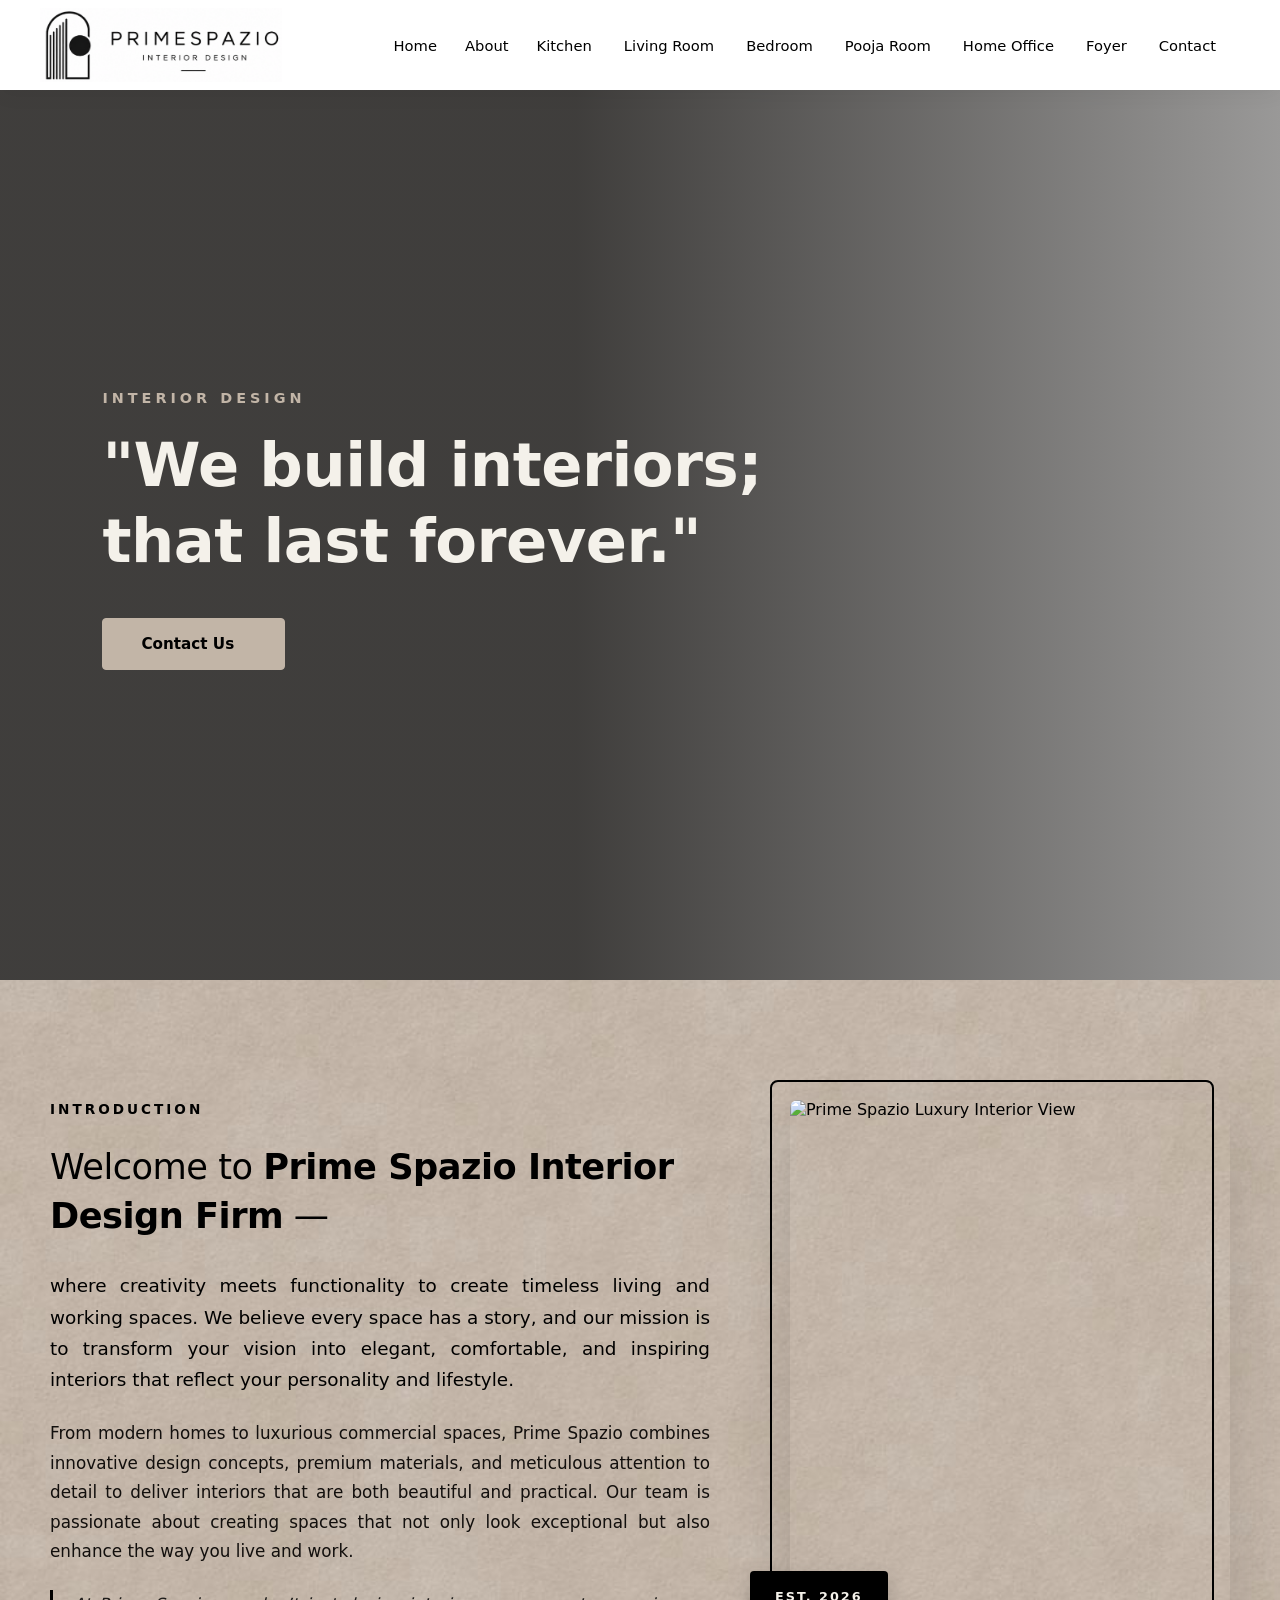
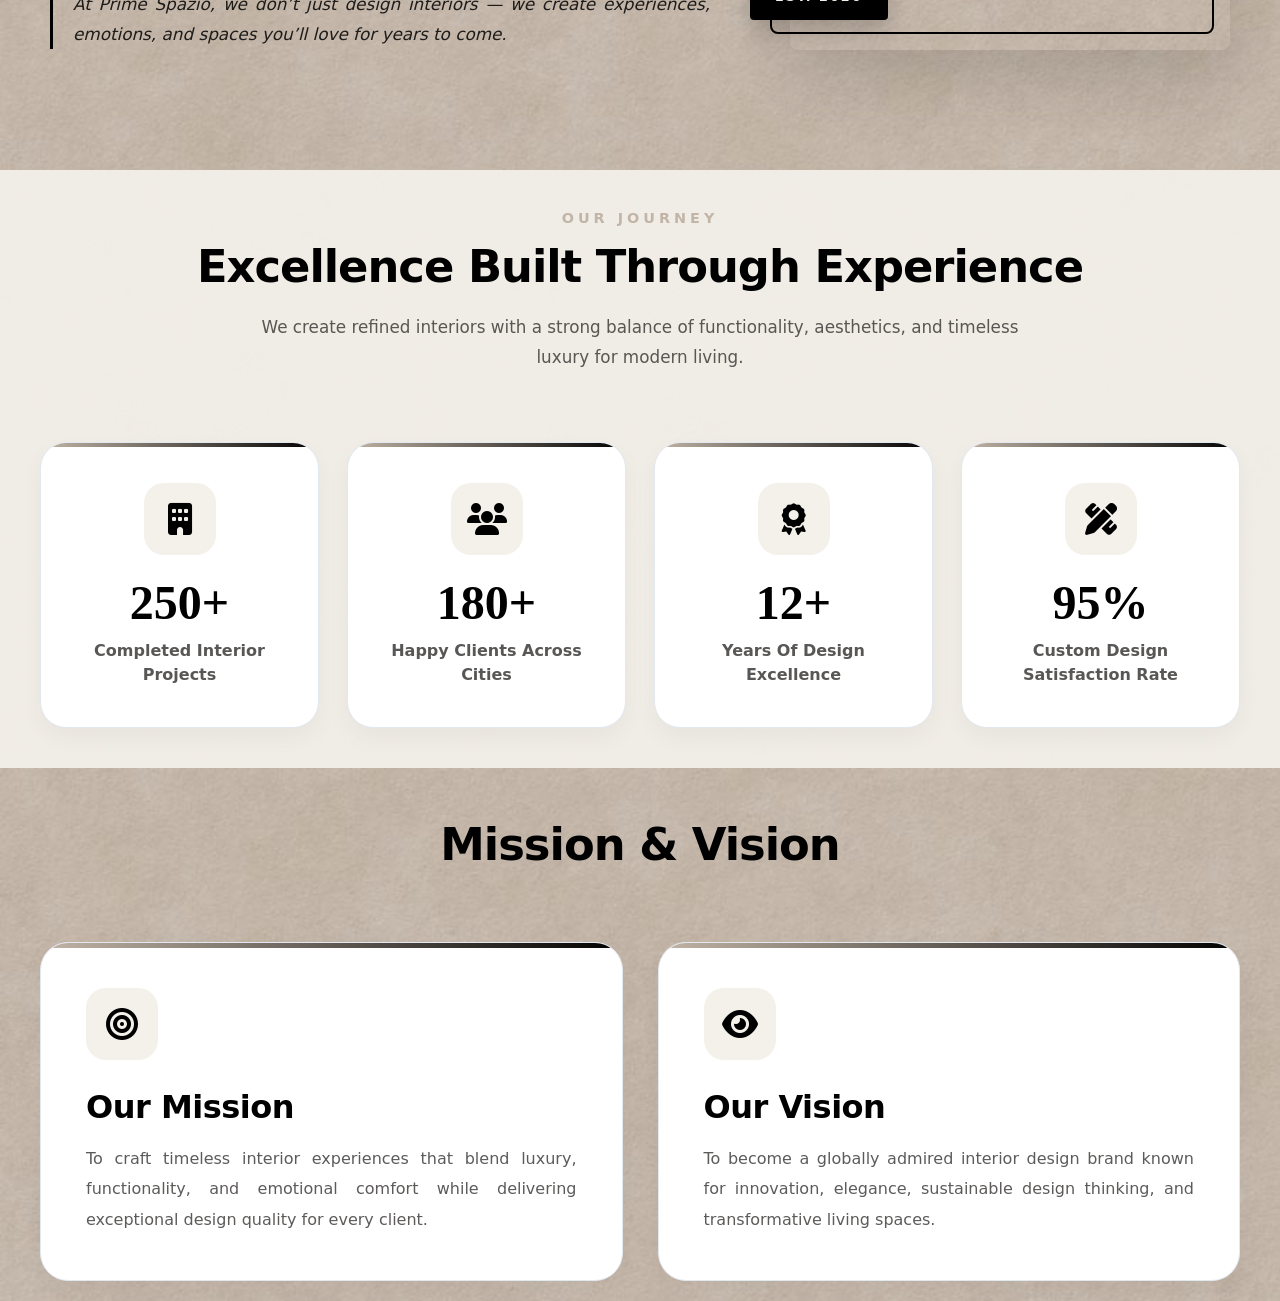
==== about.html @ e20365a7 "prime" ====
<!DOCTYPE html>
<html lang="en">

<head>
    <meta charset="UTF-8">
    <meta name="viewport" content="width=device-width, initial-scale=1.0">
    <title>ABOUT US | PRIMESPAZIO </title>
    <link href="https://cdn.jsdelivr.net/npm/remixicon@4.2.0/fonts/remixicon.css" rel="stylesheet" />
    <link rel="stylesheet" href="css/about.css">
    <link rel="stylesheet" href="https://cdnjs.cloudflare.com/ajax/libs/font-awesome/6.5.1/css/all.min.css">
    <link rel="icon" type="image/png" href="images/picture.png">
    <link href="https://unpkg.com/aos@2.3.1/dist/aos.css" rel="stylesheet">
</head>

<body>

    <header>
        <nav class="navbar">
            <div class="logo-container">
                <a href="index.html">
                    <img src="images/logo.png" alt="AURA Logo" class="brand-logo-img">
                </a>
            </div>

            <ul class="nav-links" id="navMenu">
                <li><a href="index.html" class="nav-item ">Home</a></li>
                <li><a href="about.html" class="nav-item">About</a></li>

                <li class="dropdown">
                    <a href="kitchen.html" class="nav-item dt-toggle">Kitchen <i class="ri-arrow-down-s-line"></i></a>
                    <ul class="dropdown-menu">
                        <li><a href="kitchen.html">Pantry Units</a></li>
                        <li><a href="kitchen.html">Base Units</a></li>
                        <li><a href="kitchen.html">Lofts</a></li>
                        <li><a href="kitchen.html">Counter tops</a></li>
                        <li><a href="kitchen.html">Appliances</a></li>
                        <li><a href="kitchen.html">Utility</a></li>
                        <li><a href="kitchen.html">Automation</a></li>
                    </ul>
                </li>

                <li class="dropdown">
                    <a href="livingroom.html" class="nav-item dt-toggle">Living Room <i
                            class="ri-arrow-down-s-line"></i></a>
                    <ul class="dropdown-menu">
                        <li><a href="livingroom.html">Tv Units</a></li>
                        <li><a href="livingroom.html">Crockery Units</a></li>
                        <li><a href="livingroom.html">Pooja Units</a></li>
                        <li><a href="livingroom.html">Furniture</a></li>
                        <li><a href="livingroom.html">False ceiling</a></li>
                        <li><a href="livingroom.html">Automation</a></li>
                    </ul>
                </li>

                <li class="dropdown">
                    <a href="bedroom.html" class="nav-item dt-toggle">Bedroom <i class="ri-arrow-down-s-line"></i></a>
                    <ul class="dropdown-menu">
                        <li><a href="bedroom.html">Walk-In Wardrobes</a></li>
                        <li><a href="bedroom.html">Sliding Wardrobes</a></li>
                        <li><a href="bedroom.html">Dressing Table</a></li>
                        <li><a href="bedroom.html">Study Units</a></li>
                        <li><a href="bedroom.html">TV Units</a></li>
                        <li><a href="bedroom.html">Furniture</a></li>
                        <li><a href="bedroom.html">Automation</a></li>
                        <li><a href="bedroom.html">Painting & Wallpapers</a></li>
                    </ul>
                </li>

                <li class="dropdown">
                    <a href="poojaroom.html" class="nav-item dt-toggle">Pooja Room <i
                            class="ri-arrow-down-s-line"></i></a>
                    <ul class="dropdown-menu">
                        <li><a href="poojaroom.html">Pooja Mandir Unit</a></li>
                        <li><a href="poojaroom.html">Sound Elements</a></li>
                        <li><a href="poojaroom.html">LED Lighting</a></li>
                        <li><a href="poojaroom.html">Storage Solutions</a></li>
                        <li><a href="poojaroom.html">Spiritual Wall Decor</a></li>
                        <li><a href="poojaroom.html">Brass Decorative Items</a></li>
                        <li><a href="poojaroom.html">Traditional Rugs and Mats</a></li>
                    </ul>
                </li>

                <li class="dropdown">
                    <a href="homeoffice.html" class="nav-item dt-toggle">Home Office <i
                            class="ri-arrow-down-s-line"></i></a>
                    <ul class="dropdown-menu">
                        <li><a href="homeoffice.html">Study Units</a></li>
                        <li><a href="homeoffice.html">Library Units</a></li>
                        <li><a href="homeoffice.html">Wallpaper</a></li>
                        <li><a href="homeoffice.html">Furniture</a></li>
                        <li><a href="homeoffice.html">Lighting</a></li>
                    </ul>
                </li>

                <li class="dropdown">
                    <a href="foyer.html" class="nav-item dt-toggle">Foyer <i class="ri-arrow-down-s-line"></i></a>
                    <ul class="dropdown-menu">
                        <li><a href="foyer.html">Shoe Rack</a></li>
                        <li><a href="foyer.html">Painting</a></li>
                        <li><a href="foyer.html">False Ceiling</a></li>
                        <li><a href="foyer.html">Wallpaper</a></li>
                        <li><a href="foyer.html">Furniture</a></li>
                        <li><a href="foyer.html">Lighting</a></li>
                    </ul>
                </li>

                <li><a href="contact.html" class="nav-item">Contact</a></li>
            </ul>

            <div class="menu-toggle" id="mobileToggleButton">
                <i class="ri-menu-3-line"></i>
            </div>
        </nav>
    </header>








    <section id="home" class="hero-section">
        <div class="hero-overlay"></div>

        <div class="hero-container">
            <span class="hero-sub" data-aos="zoom-in" data-aos-delay="200">INTERIOR DESIGN</span>

            <h1 class="hero-title" data-aos="zoom-in" data-aos-delay="400">
               "We build interiors;<br>
that last forever."
            </h1>

            <div class="hero-actions" data-aos="zoom-in" data-aos-delay="600">
                <a href="contact.html" class="hero-btn">Contact Us <i class="ri-arrow-right-line"></i></a>
            </div>
        </div>
    </section>












    <section id="about" class="about-section">
        <div class="about-container">

            <div class="about-content-col" data-aos="fade-right" data-aos-duration="1200">
                <span class="about-tag">Introduction</span>

                <h2 class="about-main-heading">
                    Welcome to <strong>Prime Spazio Interior Design Firm</strong> —
                </h2>

                <p class="about-para emphasis-text">
                    where creativity meets functionality to create timeless living and working spaces. We believe every
                    space has a story, and our mission is to transform your vision into elegant, comfortable, and
                    inspiring interiors that reflect your personality and lifestyle.
                </p>

                <p class="about-para">
                    From modern homes to luxurious commercial spaces, Prime Spazio combines innovative design concepts,
                    premium materials, and meticulous attention to detail to deliver interiors that are both beautiful
                    and practical. Our team is passionate about creating spaces that not only look exceptional but also
                    enhance the way you live and work.
                </p>

                <p class="about-para final-quote">
                    At Prime Spazio, we don’t just design interiors — we create experiences, emotions, and spaces you’ll
                    love for years to come.
                </p>
            </div>

            <div class="about-image-col" data-aos="fade-up" data-aos-delay="300" data-aos-duration="1200">
                <div class="image-wrapper-frame">
                    <img src="https://images.unsplash.com/photo-1618221195710-dd6b41faaea6?auto=format&fit=crop&w=1000&q=80"
                        alt="Prime Spazio Luxury Interior View" class="about-showcase-img">
                    <div class="luxury-badge">
                        <span>Est. 2026</span>
                    </div>
                </div>
            </div>

        </div>
    </section>











    <section class="about-achievement-section">

    <div class="achievement-container">

        <!-- Heading -->

        <div class="achievement-header">

            <span class="achievement-badge">
                OUR JOURNEY
            </span>

            <h2 class="achievement-title">
                Excellence Built Through Experience
            </h2>

            <p class="achievement-desc">
                We create refined interiors with a strong balance of
                functionality, aesthetics, and timeless luxury for modern living.
            </p>

        </div>

        <!-- Grid -->

        <div class="achievement-grid">

            <!-- Card -->

            <div class="achievement-card">

                <div class="achievement-icon">
                    <i class="fa-solid fa-building"></i>
                </div>

                <h3 class="achievement-number">250+</h3>

                <p class="achievement-label">
                    Completed Interior Projects
                </p>

            </div>

            <!-- Card -->

            <div class="achievement-card">

                <div class="achievement-icon">
                    <i class="fa-solid fa-users"></i>
                </div>

                <h3 class="achievement-number">180+</h3>

                <p class="achievement-label">
                    Happy Clients Across Cities
                </p>

            </div>

            <!-- Card -->

            <div class="achievement-card">

                <div class="achievement-icon">
                    <i class="fa-solid fa-award"></i>
                </div>

                <h3 class="achievement-number">12+</h3>

                <p class="achievement-label">
                    Years Of Design Excellence
                </p>

            </div>

            <!-- Card -->

            <div class="achievement-card">

                <div class="achievement-icon">
                    <i class="fa-solid fa-pen-ruler"></i>
                </div>

                <h3 class="achievement-number">95%</h3>

                <p class="achievement-label">
                    Custom Design Satisfaction Rate
                </p>

            </div>

        </div>

    </div>

</section>



















<section class="mission-vision-section">

    <div class="mv-container">

        <div class="mv-header">
            <span class="mv-badge">OUR FOUNDATION</span>
            <h2 class="mv-title">Mission & Vision</h2>
        </div>

        <div class="mv-grid">

            <!-- Mission -->

            <div class="mv-card">

                <div class="mv-icon">
                    <i class="fa-solid fa-bullseye"></i>
                </div>

                <h3>Our Mission</h3>

                <p>
                    To craft timeless interior experiences that blend luxury,
                    functionality, and emotional comfort while delivering
                    exceptional design quality for every client.
                </p>

            </div>

            <!-- Vision -->

            <div class="mv-card">

                <div class="mv-icon">
                    <i class="fa-solid fa-eye"></i>
                </div>

                <h3>Our Vision</h3>

                <p>
                    To become a globally admired interior design brand known
                    for innovation, elegance, sustainable design thinking,
                    and transformative living spaces.
                </p>

            </div>

        </div>

    </div>

</section>















    



    <script src="https://unpkg.com/aos@2.3.1/dist/aos.js"></script>
    <script src="script.js"></script>

</body>

</html>
---- css/about.css ----
/* Reset Core Base Layout Setup */
* {
    margin: 0;
    padding: 0;
    box-sizing: border-box;
    font-family: system-ui, -apple-system, BlinkMacSystemFont, 'Segoe UI', Roboto, Oxygen, Ubuntu, Cantarell, sans-serif;
}

/* DYNAMIC COLOR VARIABLES: 
   Inka replace cheyadam chala easy! Ee parameters change chesthe core style continuous ga synchronize avthundi.
*/
:root {
    --navbar-bg: #FFFFFF;         /* Pure white background for layout stability */
    --pinterest-light: #F4F1EA;   /* Warm Cream/Beige structural background */
    --pinterest-dark: black;    /* Deep Charcoal Brown / Black element focus */
    --accent-gold:#c2b5a7;       /* Soft luxury wood tint / highlight effect */
    --border-color: #E2E8F0;      /* Minimal slate subtle divider tint */
}


/* Header Container Logic */
header {
    position: fixed;
    top: 0;
    left: 0;
    width: 100%;
    background-color: var(--navbar-bg);
    box-shadow: 0 4px 20px rgba(0, 0, 0, 0.05);
    z-index: 1000;
}

.navbar {
    display: flex;
    justify-content: space-between;
    align-items: center;
    max-width: 1400px;
    margin: 0 auto;
    padding: 0 40px;
    height: 90px;
}

/* Brand Logo Image Flex Alignment Layout Setup */
.logo-container {
    display: flex;
    align-items: center;
    height: 100%;
}

.brand-logo-img {
    height: 75px;          /* Logo automatic view height boundary setup */
    width: auto;           /* Aspect ratio balance maintaining parameter */
    display: block;
    object-fit: contain;
    transition: transform 0.3s ease;
}

/* Subtle premium hover scale shift feedback response */
.brand-logo-img:hover {
    transform: scale(1.02);
}

/* Main Navigation Links Alignment Grid 
   [CHANGE]: Justify-content padding balance core flex level mid shift layer wrapper handles tight layout.
*/
.nav-links {
    display: flex;
    align-items: center;
    list-style: none;
    height: 100%;
    margin-left: auto;     /* Pushes whole navigation group naturally next to the logo */
    margin-right: 10px;    /* [FIXED]: Contact corner ki vellipokunda nav links system ni left ki center chesthundi */
}

.nav-links > li {
    height: 100%;
    display: flex;
    align-items: center;
    position: relative;
}

.nav-item {
    color: var(--pinterest-dark);
    text-decoration: none;
    font-weight: 500;
    font-size: 0.92rem;
    padding: 0 14px;       /* Spacing micro balanced across 9 items */
    height: 100%;
    display: flex;
    align-items: center;
    gap: 4px;
    transition: all 0.3s ease;
}

.nav-item i {
    font-size: 0.9rem;
    transition: transform 0.3s ease;
}

/* Active and Hover States Management */
.nav-item:hover, .nav-item.active {
    background-color: var(--pinterest-light);
    color: var(--pinterest-dark);
}

/* Custom Dropdown System */
.dropdown-menu {
    position: absolute;
    top: 100%;
    left: 0;
    background-color: var(--navbar-bg);
    min-width: 200px;
    list-style: none;
    border: 1px solid var(--border-color);
    box-shadow: 0 10px 30px rgba(0,0,0,0.08);
    opacity: 0;
    visibility: hidden;
    transform: translateY(15px);
    transition: opacity 0.3s ease, transform 0.3s ease, visibility 0.3s;
    border-radius: 0 0 6px 6px;
}

.dropdown-menu li a {
    display: block;
    padding: 14px 20px;
    color: var(--pinterest-dark);
    text-decoration: none;
    font-size: 0.9rem;
    font-weight: 400;
    border-bottom: 1px solid rgba(0, 0, 0, 0.02);
    transition: all 0.25s ease;
}

/* Dropdown Elements Background Hover Transition */
.dropdown-menu li a:hover {
    background-color: var(--pinterest-light);
    padding-left: 25px; /* Premium smooth slide interaction */
    color: var(--pinterest-dark);
}





@media (min-width: 1025px) {
    .menu-toggle {
        display: none; /* డెస్క్‌టాప్‌లో మెనూ ఐకాన్ వద్దు */
    }

    /* డెస్క్‌టాప్ డ్రాప్-డౌన్ */
    .dropdown-menu {
        position: absolute !important;
        top: 100%;
        left: 0;
        background-color: #fff !important;
        opacity: 0;
        visibility: hidden;
        transform: translateY(15px);
        transition: 0.3s ease;
    }

    .dropdown:hover .dropdown-menu {
        opacity: 1;
        visibility: visible;
        transform: translateY(0);
    }
}

@media (max-width: 1024px) {
    html, body {
        width: 100%;
        overflow-x: hidden;
    }

    header {
        width: 100%;
        overflow: hidden;
    }

    .navbar {
        width: 100%;
        height: 70px;
        padding: 0 16px;
        display: flex;
        align-items: center;
        justify-content: space-between;
    }

    /* Logo */
    .brand-logo-img {
        height: 50px;
        width: auto;
    }

    /* Hamburger Menu Icon */
    .menu-toggle {
        display: flex;
        align-items: center;
        justify-content: center;
        font-size: 28px;
        cursor: pointer;
        z-index: 2000;
    }

  
    /* MOBILE MENU */

    .nav-links{

        position:fixed;

        top:70px;

        left:-100%;

        width:100vw;

        height:calc(100vh - 70px);

        background:#fff;

        flex-direction:column;

        align-items:flex-start;

        padding:0;

        margin:0;

        overflow-y:auto;

        overflow-x:hidden;

        transition:0.4s ease;

        z-index:1500;
    }

    .nav-links.active{

        left:0;
    }

    .nav-links > li{

        width:100%;

        height:auto;

        display:flex;

        flex-direction:column;

        align-items:flex-start;
    }

    /* MOBILE MENU ITEMS */

    .nav-item{

        width:100%;

        height:auto;

        padding:18px 20px;

        display:flex;

        align-items:center;

        justify-content:space-between;

        border-bottom:1px solid #eeeeee;

        font-size:15px;
    }

    /* MOBILE DROPDOWN */

    .dropdown{

        width:100%;
    }

    .dropdown-menu{

        position:static !important;

        width:100% !important;

        max-height:0;

        overflow:hidden;

        opacity:1 !important;

        visibility:visible !important;

        transform:none !important;

        background:#f8f8f8 !important;

        border:none !important;

        box-shadow:none !important;

        transition:max-height 0.35s ease;
    }

    .dropdown.open .dropdown-menu{

        max-height:600px;
    }

    .dropdown-menu li{

        width:100%;
    }

    .dropdown-menu li a{

        width:100%;

        display:block;

        padding:14px 42px;

        font-size:14px;

        color:#444;

        background:#f8f8f8;

        border-bottom:1px solid #ececec;
    }

    .dropdown.open .nav-item i{

        transform:rotate(180deg);
    }
}












/* HERO SECTION CORE ENGINE SETUP 
   Colors are connected to the main variable layers of your layout scheme 
*/
.hero-section {
    position: relative;
    width: 100%;
    height: 100vh; 
    display: flex;
    align-items: center;
    justify-content: flex-start;
    padding: 0 8%;
    /* Premium luxury furniture image setup link */
    background: url('https://images.unsplash.com/photo-1600210492486-724fe5c67fb0?auto=format&fit=crop&w=1920&q=80') no-repeat center center/cover;
    margin-top: 80px; /* Synchronizes height space for fixed desktop header */
    overflow: hidden;
}

/* Linear color shading filter over background for high text readability focus */
.hero-overlay {
    position: absolute;
    top: 0;
    left: 0;
    width: 100%;
    height: 100%;
    background: linear-gradient(to right, rgba(30, 28, 26, 0.85) 45%, rgba(30, 28, 26, 0.45) 100%);
    z-index: 1;
}

/* Internal text alignment wrapper */
.hero-container {
    position: relative;
    z-index: 2;
    max-width: 850px;
}

.hero-sub {
    font-size: 0.9rem;
    font-weight: 600;
    letter-spacing: 4px;
    color: var(--accent-gold, #D4B28C);
    display: block;
    margin-bottom: 22px;
    text-transform: uppercase;
}

.hero-title {
    font-size: 3.8rem;
    font-weight: 700;
    line-height: 1.25;
    color: var(--pinterest-light, #F4F1EA);
    margin-bottom: 38px;
    letter-spacing: -0.5px;
}

/* Interactive Highlight Button Logic */
.hero-actions {
    display: flex;
}

.hero-btn {
    display: inline-flex;
    align-items: center;
    gap: 12px;
    background-color: var(--accent-gold, #D4B28C);
    color: var(--pinterest-dark, #1E1C1A);
    text-decoration: none;
    padding: 16px 38px;
    font-size: 0.95rem;
    font-weight: 600;
    border-radius: 4px;
    border: 1px solid var(--accent-gold, #D4B28C);
    transition: all 0.35s ease;
}

.hero-btn i {
    font-size: 1.1rem;
    transition: transform 0.3s ease;
}

/* Elegant Scale & Outline Hover Shift Actions */
.hero-btn:hover {
    background-color: transparent;
    color: var(--pinterest-light, #F4F1EA);
    border-color: var(--pinterest-light, #F4F1EA);
    box-shadow: 0 12px 30px rgba(212, 178, 140, 0.2);
}

.hero-btn:hover i {
    transform: translateX(6px);
}

/* RESPONSIVE CONTROL GRAPH GRID (Handles Mobile Scalings Perfectly) */
@media (max-width: 1024px) {
    .hero-section {
        padding: 0 5%;
        justify-content: center;
        text-align: center;
    }
    
    .hero-overlay {
        background: rgba(30, 28, 26, 0.75); /* Overall screen filter for portable items */
    }

    .hero-title {
        font-size: 2.5rem;
        line-height: 1.3;
    }
    
    .hero-actions {
        justify-content: center;
    }
}

@media (max-width: 480px) {
    .hero-title {
        font-size: 1.9rem;
    }
    .hero-btn {
        padding: 14px 28px;
        width: 100%;
        justify-content: center;
    }
}










/* About Section Engine with Plaster Wall Background Texture */
.about-section {
    position: relative;
    width: 100%;
    padding: 120px 0;
    
    /* Direct connection via precise path sequence mapping */
    background-image: url('../images/bg.png') !important; 
    background-repeat: repeat;
    background-position: center center;
    background-size: cover;
    
    color: var(--pinterest-dark, #1E1C1A);
    overflow: hidden;
    /* [FIX 1] Generates a solid stack index grid sequence on container */
    z-index: 1; 
}
/* Subtle premium overlay to smoothly blend the text readability over the image texture */
.about-section::before {
    content: '';
    position: absolute;
    top: 0;
    left: 0;
    width: 100%;
    height: 100%;
    /* Blends the texture with your signature Pinterest light warm cream tone color */
  
    z-index: 1;
    pointer-events: none;
}

/* Dynamic Core Row Alignment Grid Wrapper */
.about-container {
    position: relative;
    max-width: 1300px;
    margin: 0 auto;
    padding: 0 50px;
    display: flex;
    align-items: center;
    gap: 80px;
    z-index: 2; /* Content sits cleanly on top of the background overlay layer */
}

/* Left Grid Content Elements */
.about-content-col {
    flex: 1.2;
}

.about-tag {
    font-size: 0.85rem;
    font-weight: 700;
    letter-spacing: 3px;
    color: var(--pinterest-dark);
    text-transform: uppercase;
    display: block;
    margin-bottom: 25px;
}

.about-main-heading {
    font-size: 2.2rem;
    font-weight: 400;
    line-height: 1.4;
    margin-bottom: 30px;
    letter-spacing: -0.5px;
}

.about-main-heading strong {
    font-weight: 700;
    color: var(--pinterest-dark, #1E1C1A);
}

.about-para {
    font-size: 1.05rem;
    line-height: 1.75;
      color: #120f0d;/* Dark premium graphite tone text layout for reading comfort */
    margin-bottom: 24px;
    text-align: justify;
}

.emphasis-text {
    font-size: 1.15rem;
    font-weight: 500;
    color: var(--pinterest-dark, #1E1C1A);
    line-height: 1.7;
}

.final-quote {
    margin-bottom: 0;
    font-style: italic;
    font-weight: 500;
    border-left: 3px solid var(--pinterest-dark);
    padding-left: 20px;
    color: #1E1C1A;
}

/* Right Grid Architecture Picture Frame Setup */
.about-image-col {
    flex: 0.8;
    display: flex;
    justify-content: center;
}

.image-wrapper-frame {
    position: relative;
    width: 100%;
    max-width: 450px;
    border-radius: 8px;
    box-shadow: 0 30px 60px rgba(30, 28, 26, 0.15);
}

/* Luxury accent backing element lines styling */
.image-wrapper-frame::before {
    content: '';
    position: absolute;
    top: -20px;
    left: -20px;
    width: 100%;
    height: 100%;
    border: 2px solid var(--pinterest-dark);
    border-radius: 8px;
    z-index: -1;
    transition: all 0.4s ease;
}

.about-showcase-img {
    width: 100%;
    height: 550px;
    object-fit: cover;
    border-radius: 8px;
    display: block;
    transition: transform 0.5s ease;
}

/* Absolute Floating Bottom Corner Brand Stamp Element */
.luxury-badge {
    position: absolute;
    bottom: 30px;
    left: -40px;
    background-color: var(--pinterest-dark, #1E1C1A);
    color: var(--pinterest-light, #F4F1EA);
    padding: 15px 25px;
    border-radius: 4px;
    box-shadow: 0 10px 25px rgba(0,0,0,0.2);
}

.luxury-badge span {
    font-size: 0.8rem;
    font-weight: 600;
    letter-spacing: 2px;
    text-transform: uppercase;
}

/* Smooth Image Scale Interaction Setup */
.image-wrapper-frame:hover .about-showcase-img {
    transform: scale(1.03);
}

.image-wrapper-frame:hover::before {
    top: -10px;
    left: -10px;
}

/* MOBILE RESPONSIVE TUNING */
@media (max-width: 1024px) {
    .about-container {
        flex-direction: column;
        gap: 60px;
        padding: 0 30px;
    }

    .about-main-heading {
        font-size: 1.8rem;
    }

    .about-image-col {
        width: 100%;
    }

    .about-showcase-img {
        height: 400px;
    }
}

@media (max-width: 480px) {
    .about-container {
        padding: 0 20px;
    }
    
    .luxury-badge {
        left: 20px;
        bottom: -20px;
    }
    
    .image-wrapper-frame::before {
        display: none; /* Safely drops outer wireframes on tight mobile view grids */
    }
}





















/* ==========================================================================
   MISSION & VISION SECTION — SAME PREMIUM PATTERN STYLE
   ========================================================================== */

.mission-vision-section{
    width:100%;
    padding:20px 0;
    background-image:url('../images/bg.png');
    background-size:cover;
    background-repeat:repeat;
    position:relative;
    overflow:hidden;
}

.mission-vision-section::before{
    content:'';
    position:absolute;
    inset:0;
  
    z-index:1;
}

.mv-container{
    max-width:1300px;
    margin:0 auto;
    padding:0 40px;
    position:relative;
    z-index:2;
}

/* Heading */

.mv-header{
    text-align:center;
    margin-bottom:70px;
}

.mv-badge{
    font-size:0.9rem;
    font-weight:700;
    letter-spacing:4px;
    text-transform:uppercase;
    color:var(--accent-gold,#D4B28C);
    display:block;
    margin-bottom:14px;
}

.mv-title{
    font-size:2.8rem;
    font-weight:600;
    color:var(--pinterest-dark,#1E1C1A);
    letter-spacing:-1px;
    line-height:1.2;
}

/* Grid */

.mv-grid{
    display:grid;
    grid-template-columns:repeat(2,1fr);
    gap:35px;
}

/* Card */

.mv-card{
    background:#fff;
    border:1px solid var(--border-color,#E2E8F0);
    border-radius:28px;
    padding:45px;
    position:relative;
    overflow:hidden;
    transition:all 0.45s cubic-bezier(0.25,1,0.5,1);
    box-shadow:0 10px 30px rgba(30,28,26,0.04);
}

.mv-card:hover{
    transform:translateY(-10px);
    border-color:var(--accent-gold,#D4B28C);
    box-shadow:0 25px 45px rgba(30,28,26,0.08);
}

/* Decorative top glow */

.mv-card::before{
    content:'';
    position:absolute;
    top:0;
    left:0;
    width:100%;
    height:5px;
    background:linear-gradient(
        90deg,
        var(--accent-gold,#D4B28C),
        var(--pinterest-dark,#1E1C1A)
    );
}

/* Icon */

.mv-icon{
    width:72px;
    height:72px;
    border-radius:20px;
    background:var(--pinterest-light,#F4F1EA);
    display:flex;
    align-items:center;
    justify-content:center;
    margin-bottom:28px;
    transition:all 0.4s ease;
}

.mv-icon i{
    font-size:2rem;
    color:var(--pinterest-dark,#1E1C1A);
    transition:all 0.4s ease;
}

.mv-card:hover .mv-icon{
    background:var(--pinterest-dark,#1E1C1A);
}

.mv-card:hover .mv-icon i{
    color:var(--accent-gold,#D4B28C);
}

/* Content */

.mv-card h3{
    font-size:2rem;
    font-weight:600;
    color:var(--pinterest-dark,#1E1C1A);
    margin-bottom:18px;
    letter-spacing:-0.5px;
}

.mv-card p{
    font-size:1rem;
    line-height:1.9;
    color:rgba(30,28,26,0.72);
    text-align:justify;
}

/* ==========================================================================
   RESPONSIVE
   ========================================================================== */

@media (max-width:991px){

    .mv-grid{
        grid-template-columns:1fr;
    }

    .mv-title{
        font-size:2.2rem;
    }

    .mv-card{
        padding:38px;
    }
}

@media (max-width:768px){

    .mission-vision-section{
        padding:65px 0;
    }

    .mv-container{
        padding:0 22px;
    }

    .mv-header{
        margin-bottom:45px;
    }

    .mv-title{
        font-size:1.8rem;
        line-height:1.35;
    }

    .mv-card{
        padding:30px;
        border-radius:22px;
    }

    .mv-icon{
        width:60px;
        height:60px;
        border-radius:16px;
    }

    .mv-icon i{
        font-size:1.6rem;
    }

    .mv-card h3{
        font-size:1.5rem;
    }

    .mv-card p{
        font-size:0.95rem;
        line-height:1.8;
    }
}

@media (max-width:480px){

    .mission-vision-section{
        padding:55px 0;
    }

    .mv-container{
        padding:0 16px;
    }

    .mv-title{
        font-size:1.45rem;
    }

    .mv-card{
        padding:24px;
    }

    .mv-card h3{
        font-size:1.25rem;
    }

    .mv-card p{
        font-size:0.88rem;
        line-height:1.75;
    }

    .mv-icon{
        width:52px;
        height:52px;
    }

    .mv-icon i{
        font-size:1.3rem;
    }
}


























/* ==========================================================================
   ABOUT PAGE — ACHIEVEMENTS / EXPERIENCE SECTION
   ========================================================================== */

.about-achievement-section{
    width:100%;
    padding:40px 0;
    background-image:url('../images/bg.png');
    background-size:cover;
    background-repeat:repeat;
    position:relative;
    overflow:hidden;
}

.about-achievement-section::before{
    content:'';
    position:absolute;
    inset:0;
    background:rgba(244,241,234,0.94);
    z-index:1;
}

.achievement-container{
    max-width:1300px;
    margin:0 auto;
    padding:0 40px;
    position:relative;
    z-index:2;
}

/* =========================================================
   TOP HEADING
========================================================= */

.achievement-header{
    text-align:center;
    margin-bottom:70px;
}

.achievement-badge{
    font-size:0.9rem;
    font-weight:700;
    letter-spacing:4px;
    text-transform:uppercase;
    color:var(--accent-gold,#D4B28C);
    display:block;
    margin-bottom:14px;
}

.achievement-title{
    font-size:2.8rem;
    font-weight:600;
    color:var(--pinterest-dark,#1E1C1A);
    line-height:1.2;
    letter-spacing:-1px;
}

.achievement-desc{
    max-width:760px;
    margin:18px auto 0;
    font-size:1.05rem;
    line-height:1.8;
    color:rgba(30,28,26,0.72);
}

/* =========================================================
   GRID
========================================================= */

.achievement-grid{
    display:grid;
    grid-template-columns:repeat(4,1fr);
    gap:28px;
}

/* =========================================================
   CARD
========================================================= */

.achievement-card{
    background:#fff;
    border:1px solid var(--border-color,#E2E8F0);
    border-radius:26px;
    padding:40px 28px;
    text-align:center;
    transition:all .45s cubic-bezier(0.25,1,0.5,1);
    position:relative;
    overflow:hidden;
    box-shadow:0 10px 25px rgba(30,28,26,0.04);
}

.achievement-card:hover{
    transform:translateY(-10px);
    border-color:var(--accent-gold,#D4B28C);
    box-shadow:0 25px 45px rgba(30,28,26,0.08);
}

/* top line */

.achievement-card::before{
    content:'';
    position:absolute;
    top:0;
    left:0;
    width:100%;
    height:4px;
    background:linear-gradient(
        90deg,
        var(--accent-gold,#D4B28C),
        var(--pinterest-dark,#1E1C1A)
    );
}

/* icon */

.achievement-icon{
    width:72px;
    height:72px;
    border-radius:20px;
    background:var(--pinterest-light,#F4F1EA);
    display:flex;
    align-items:center;
    justify-content:center;
    margin:0 auto 24px;
    transition:all .4s ease;
}

.achievement-icon i{
    font-size:2rem;
    color:var(--pinterest-dark,#1E1C1A);
    transition:all .4s ease;
}

.achievement-card:hover .achievement-icon{
    background:var(--pinterest-dark,#1E1C1A);
}

.achievement-card:hover .achievement-icon i{
    color:var(--accent-gold,#D4B28C);
}

/* numbers */

.achievement-number{
    font-size:3rem;
    font-weight:700;
    color:var(--pinterest-dark,#1E1C1A);
    line-height:1;
    margin-bottom:12px;
    font-family:serif;
}

/* label */

.achievement-label{
    font-size:1rem;
    font-weight:600;
    line-height:1.5;
    color:rgba(30,28,26,0.74);
}

/* =========================================================
   TABLET
========================================================= */

@media (max-width:1024px){

    .achievement-grid{
        grid-template-columns:repeat(2,1fr);
    }

    .achievement-title{
        font-size:2.2rem;
    }
}

/* =========================================================
   MOBILE
========================================================= */

@media (max-width:768px){

    .about-achievement-section{
        padding:70px 0;
    }

    .achievement-container{
        padding:0 20px;
    }

    .achievement-header{
        margin-bottom:45px;
    }

    .achievement-title{
        font-size:1.8rem;
        line-height:1.35;
    }

    .achievement-desc{
        font-size:0.95rem;
        line-height:1.8;
    }

    .achievement-grid{
        grid-template-columns:1fr;
        gap:22px;
    }

    .achievement-card{
        padding:34px 24px;
        border-radius:22px;
    }

    .achievement-icon{
        width:62px;
        height:62px;
        border-radius:16px;
    }

    .achievement-icon i{
        font-size:1.6rem;
    }

    .achievement-number{
        font-size:2.4rem;
    }

    .achievement-label{
        font-size:0.92rem;
    }
}

/* =========================================================
   SMALL MOBILE
========================================================= */

@media (max-width:480px){

    .about-achievement-section{
        padding:55px 0;
    }

    .achievement-container{
        padding:0 15px;
    }

    .achievement-title{
        font-size:1.45rem;
    }

    .achievement-card{
        padding:28px 20px;
    }

    .achievement-number{
        font-size:2rem;
    }

    .achievement-label{
        font-size:0.85rem;
    }

    .achievement-icon{
        width:54px;
        height:54px;
    }

    .achievement-icon i{
        font-size:1.3rem;
    }
}
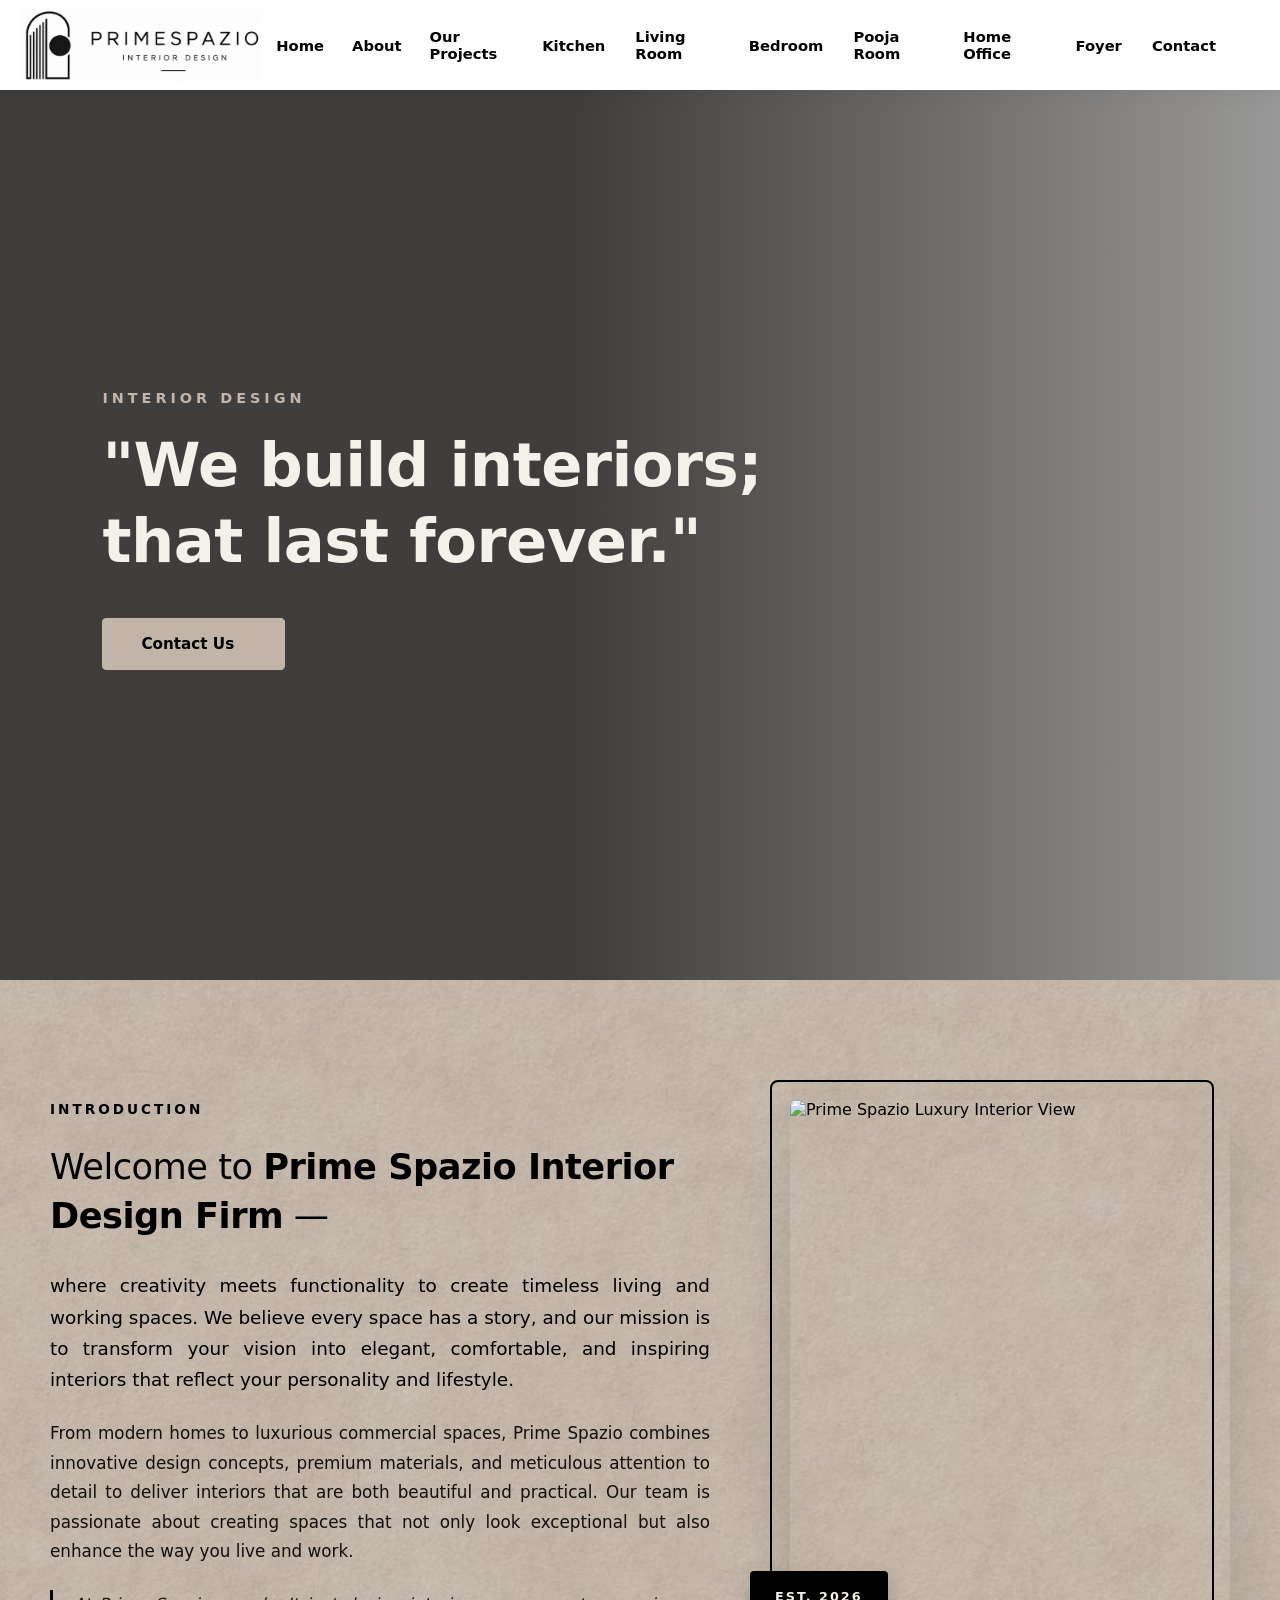
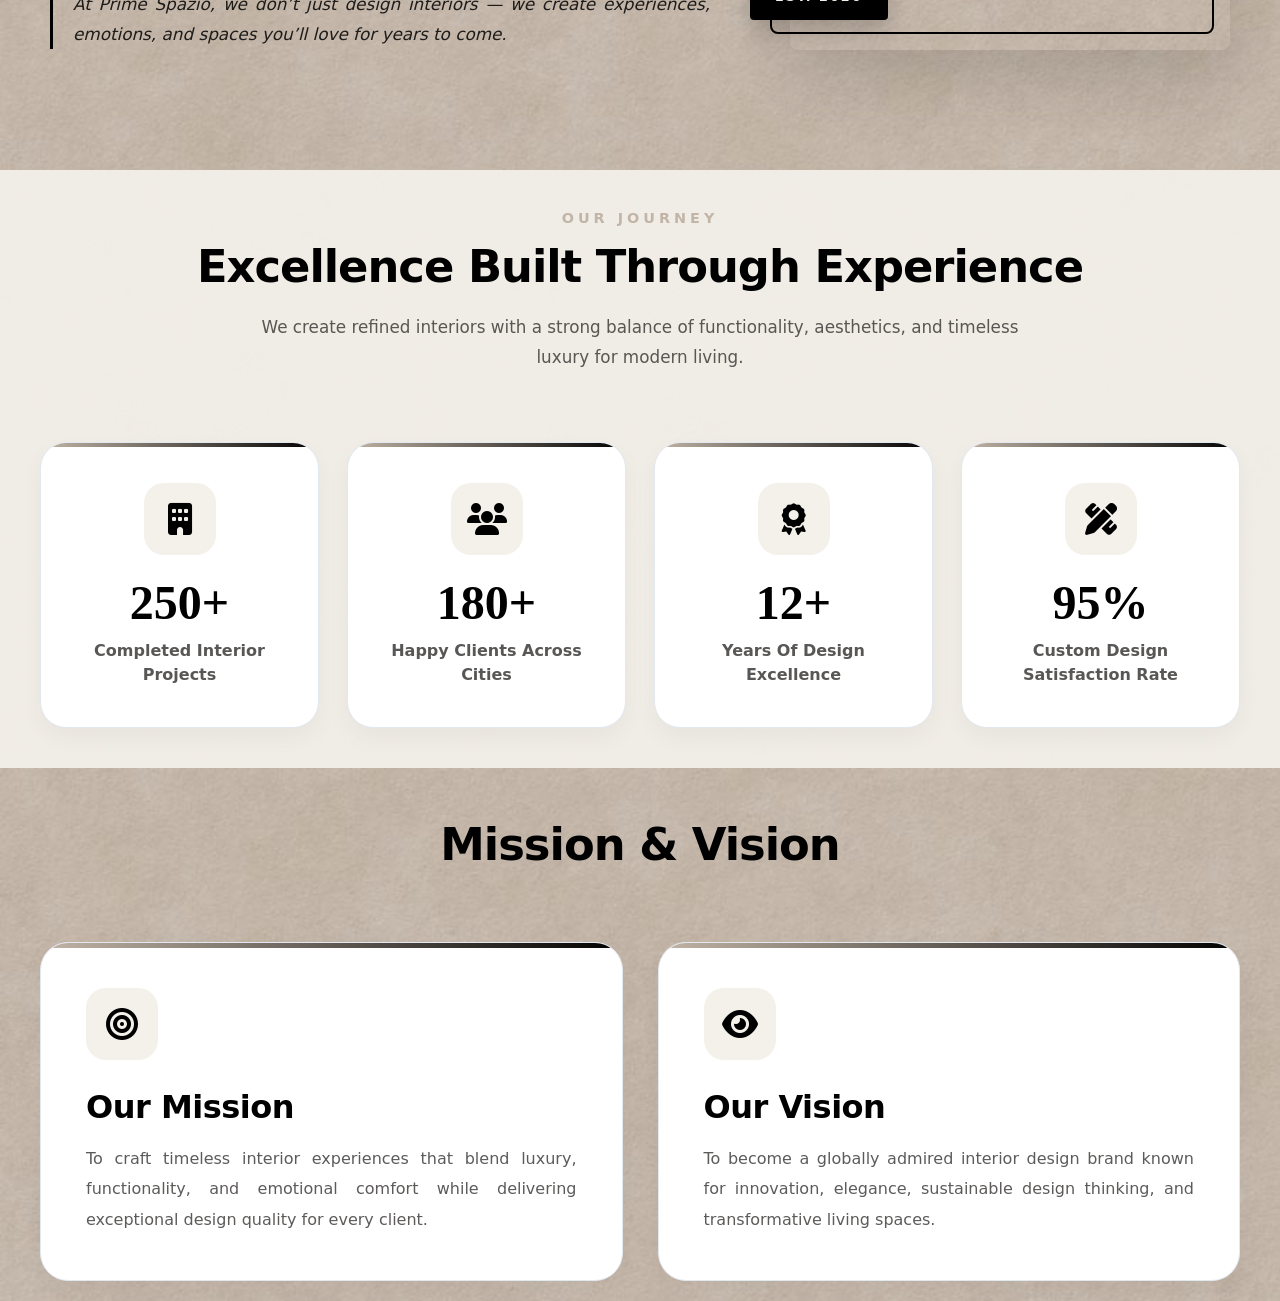
==== commit 41853916: "prime" ====
--- a/about.html
+++ b/about.html
@@ -13,8 +13,7 @@
 </head>
 
 <body>
-
-    <header>
+  <header>
         <nav class="navbar">
             <div class="logo-container">
                 <a href="index.html">
@@ -25,6 +24,7 @@
             <ul class="nav-links" id="navMenu">
                 <li><a href="index.html" class="nav-item ">Home</a></li>
                 <li><a href="about.html" class="nav-item">About</a></li>
+                 <li><a href="ourprojects.html" class="nav-item">Our Projects</a></li>
 
                 <li class="dropdown">
                     <a href="kitchen.html" class="nav-item dt-toggle">Kitchen <i class="ri-arrow-down-s-line"></i></a>
@@ -119,7 +119,6 @@
 
 
 
-
     <section id="home" class="hero-section">
         <div class="hero-overlay"></div>
 
--- a/css/about.css
+++ b/css/about.css
@@ -48,7 +48,8 @@
 
 .brand-logo-img {
     height: 75px;          /* Logo automatic view height boundary setup */
-    width: auto;           /* Aspect ratio balance maintaining parameter */
+    width: auto;   
+    margin-left: -20px;        /* Aspect ratio balance maintaining parameter */
     display: block;
     object-fit: contain;
     transition: transform 0.3s ease;
@@ -81,18 +82,19 @@
 .nav-item {
     color: var(--pinterest-dark);
     text-decoration: none;
-    font-weight: 500;
+    font-weight: 600;
     font-size: 0.92rem;
     padding: 0 14px;       /* Spacing micro balanced across 9 items */
     height: 100%;
     display: flex;
     align-items: center;
-    gap: 4px;
+    gap: 2px;
+  
     transition: all 0.3s ease;
 }
 
 .nav-item i {
-    font-size: 0.9rem;
+    font-size: 0.4rem;
     transition: transform 0.3s ease;
 }
 
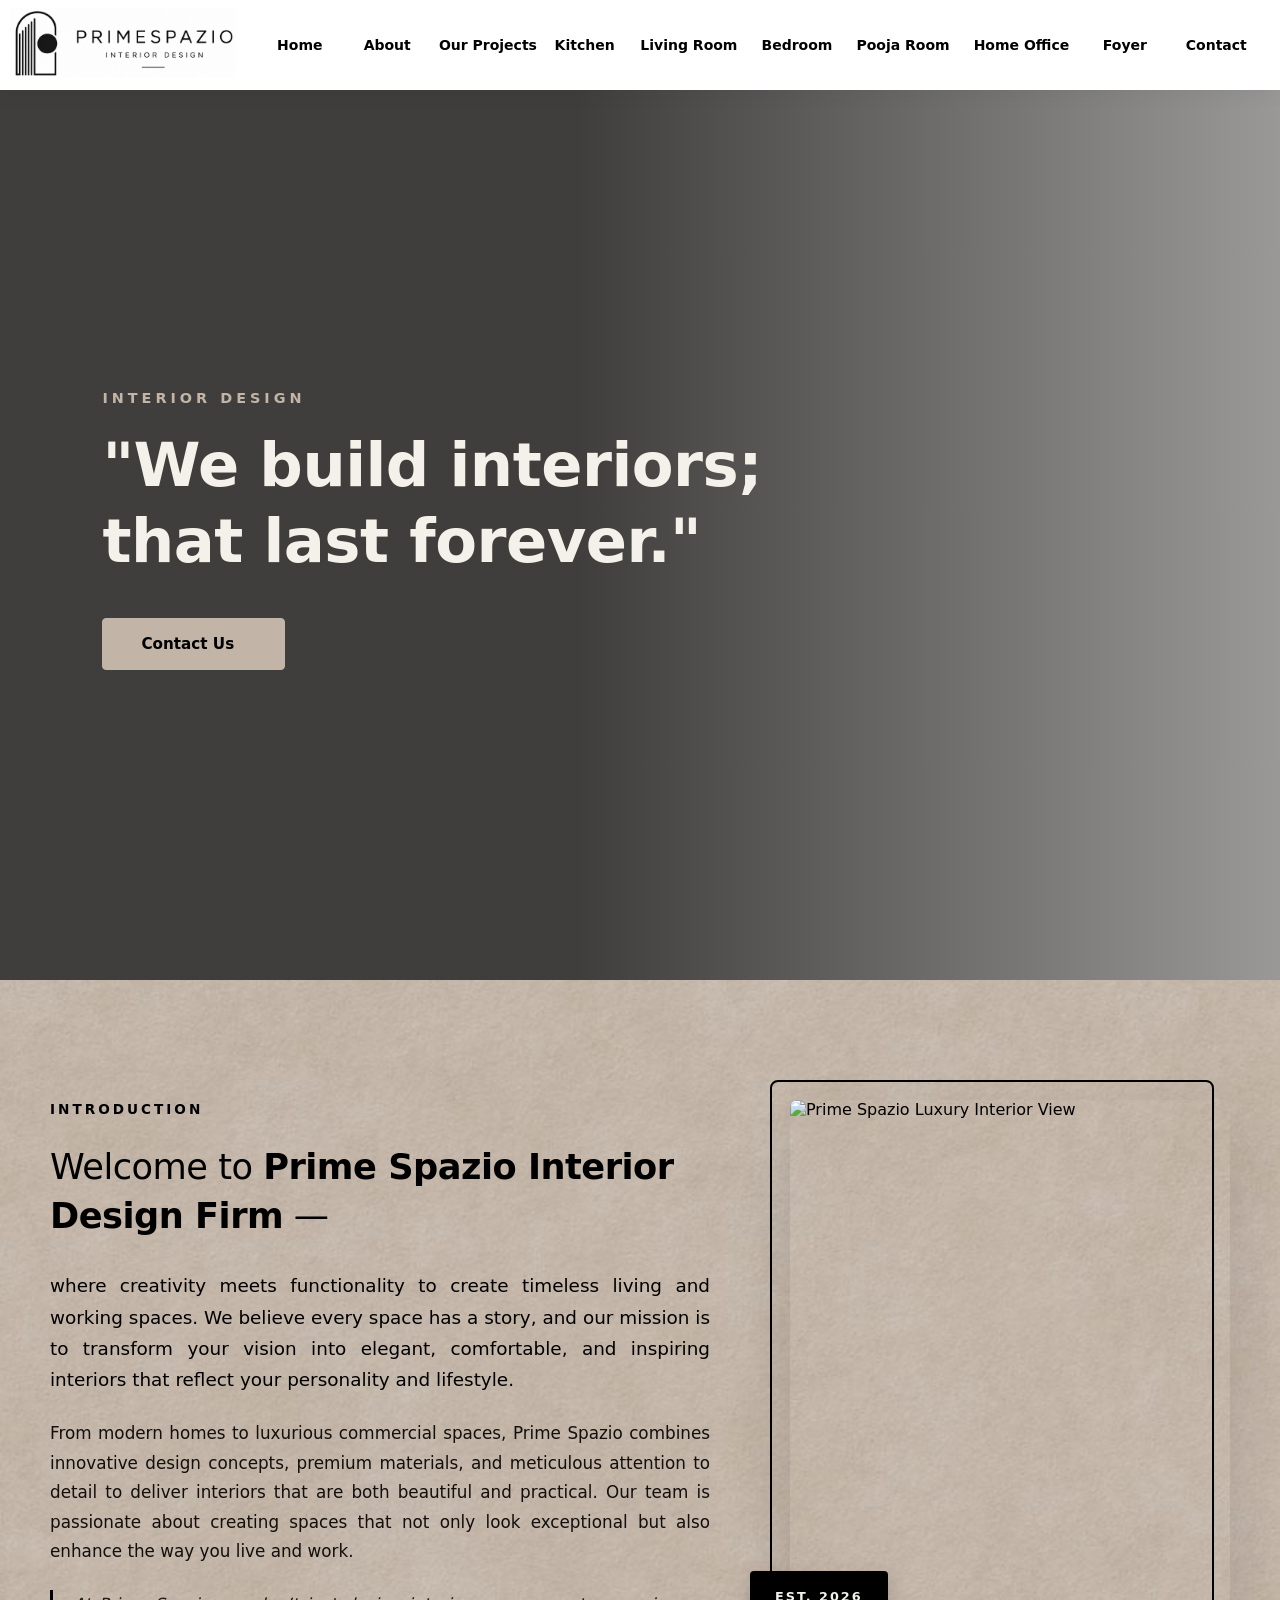
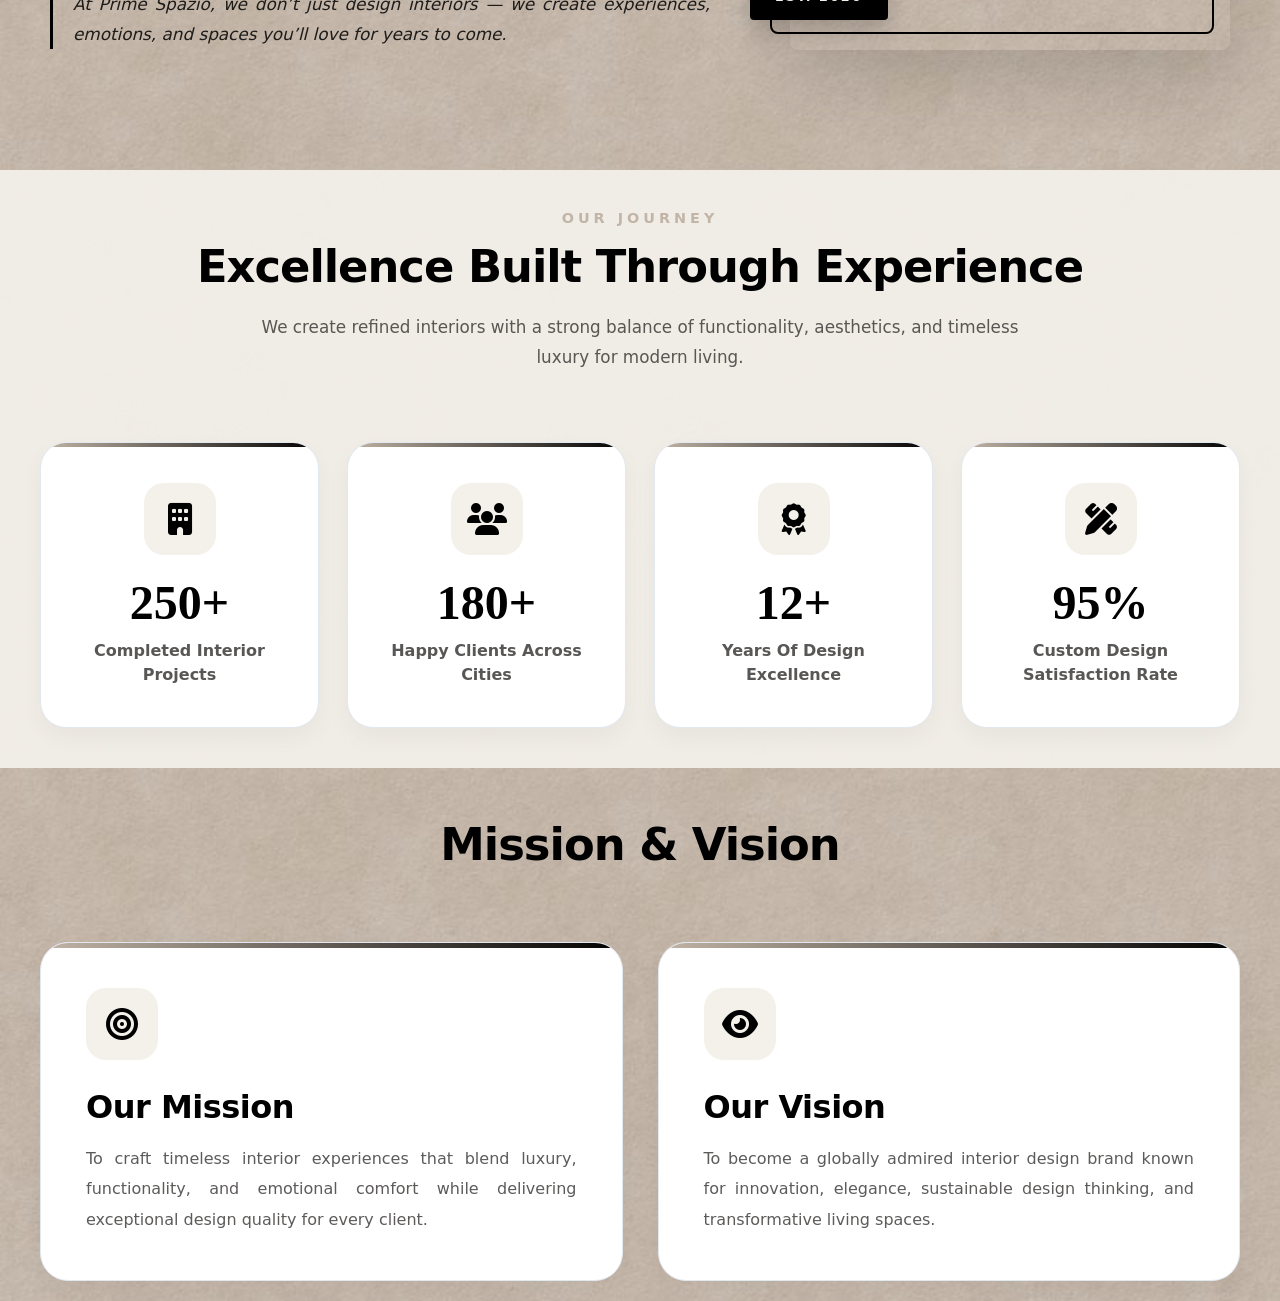
==== commit 74772ad1: "prime" ====
--- a/about.html
+++ b/about.html
@@ -13,105 +13,208 @@
 </head>
 
 <body>
-  <header>
-        <nav class="navbar">
-            <div class="logo-container">
-                <a href="index.html">
-                    <img src="images/logo.png" alt="AURA Logo" class="brand-logo-img">
-                </a>
-            </div>
-
-            <ul class="nav-links" id="navMenu">
-                <li><a href="index.html" class="nav-item ">Home</a></li>
-                <li><a href="about.html" class="nav-item">About</a></li>
-                 <li><a href="ourprojects.html" class="nav-item">Our Projects</a></li>
-
-                <li class="dropdown">
-                    <a href="kitchen.html" class="nav-item dt-toggle">Kitchen <i class="ri-arrow-down-s-line"></i></a>
-                    <ul class="dropdown-menu">
-                        <li><a href="kitchen.html">Pantry Units</a></li>
-                        <li><a href="kitchen.html">Base Units</a></li>
-                        <li><a href="kitchen.html">Lofts</a></li>
-                        <li><a href="kitchen.html">Counter tops</a></li>
-                        <li><a href="kitchen.html">Appliances</a></li>
-                        <li><a href="kitchen.html">Utility</a></li>
-                        <li><a href="kitchen.html">Automation</a></li>
-                    </ul>
-                </li>
-
-                <li class="dropdown">
-                    <a href="livingroom.html" class="nav-item dt-toggle">Living Room <i
-                            class="ri-arrow-down-s-line"></i></a>
-                    <ul class="dropdown-menu">
-                        <li><a href="livingroom.html">Tv Units</a></li>
-                        <li><a href="livingroom.html">Crockery Units</a></li>
-                        <li><a href="livingroom.html">Pooja Units</a></li>
-                        <li><a href="livingroom.html">Furniture</a></li>
-                        <li><a href="livingroom.html">False ceiling</a></li>
-                        <li><a href="livingroom.html">Automation</a></li>
-                    </ul>
-                </li>
-
-                <li class="dropdown">
-                    <a href="bedroom.html" class="nav-item dt-toggle">Bedroom <i class="ri-arrow-down-s-line"></i></a>
-                    <ul class="dropdown-menu">
-                        <li><a href="bedroom.html">Walk-In Wardrobes</a></li>
-                        <li><a href="bedroom.html">Sliding Wardrobes</a></li>
-                        <li><a href="bedroom.html">Dressing Table</a></li>
-                        <li><a href="bedroom.html">Study Units</a></li>
-                        <li><a href="bedroom.html">TV Units</a></li>
-                        <li><a href="bedroom.html">Furniture</a></li>
-                        <li><a href="bedroom.html">Automation</a></li>
-                        <li><a href="bedroom.html">Painting & Wallpapers</a></li>
-                    </ul>
-                </li>
-
-                <li class="dropdown">
-                    <a href="poojaroom.html" class="nav-item dt-toggle">Pooja Room <i
-                            class="ri-arrow-down-s-line"></i></a>
-                    <ul class="dropdown-menu">
-                        <li><a href="poojaroom.html">Pooja Mandir Unit</a></li>
-                        <li><a href="poojaroom.html">Sound Elements</a></li>
-                        <li><a href="poojaroom.html">LED Lighting</a></li>
-                        <li><a href="poojaroom.html">Storage Solutions</a></li>
-                        <li><a href="poojaroom.html">Spiritual Wall Decor</a></li>
-                        <li><a href="poojaroom.html">Brass Decorative Items</a></li>
-                        <li><a href="poojaroom.html">Traditional Rugs and Mats</a></li>
-                    </ul>
-                </li>
-
-                <li class="dropdown">
-                    <a href="homeoffice.html" class="nav-item dt-toggle">Home Office <i
-                            class="ri-arrow-down-s-line"></i></a>
-                    <ul class="dropdown-menu">
-                        <li><a href="homeoffice.html">Study Units</a></li>
-                        <li><a href="homeoffice.html">Library Units</a></li>
-                        <li><a href="homeoffice.html">Wallpaper</a></li>
-                        <li><a href="homeoffice.html">Furniture</a></li>
-                        <li><a href="homeoffice.html">Lighting</a></li>
-                    </ul>
-                </li>
-
-                <li class="dropdown">
-                    <a href="foyer.html" class="nav-item dt-toggle">Foyer <i class="ri-arrow-down-s-line"></i></a>
-                    <ul class="dropdown-menu">
-                        <li><a href="foyer.html">Shoe Rack</a></li>
-                        <li><a href="foyer.html">Painting</a></li>
-                        <li><a href="foyer.html">False Ceiling</a></li>
-                        <li><a href="foyer.html">Wallpaper</a></li>
-                        <li><a href="foyer.html">Furniture</a></li>
-                        <li><a href="foyer.html">Lighting</a></li>
-                    </ul>
-                </li>
-
-                <li><a href="contact.html" class="nav-item">Contact</a></li>
-            </ul>
-
-            <div class="menu-toggle" id="mobileToggleButton">
-                <i class="ri-menu-3-line"></i>
-            </div>
-        </nav>
-    </header>
+
+    <header>
+    <nav class="navbar">
+
+        <div class="logo-container">
+            <a href="index.html">
+                <img src="images/logo.png" alt="AURA Logo" class="brand-logo-img">
+            </a>
+        </div>
+
+        <ul class="nav-links" id="navMenu">
+
+            <li>
+                <a href="index.html" class="nav-item">Home</a>
+            </li>
+
+            <li>
+                <a href="about.html" class="nav-item">About</a>
+            </li>
+
+            <li>
+                <a href="ourprojects.html" class="nav-item">Our Projects</a>
+            </li>
+
+            <!-- KITCHEN -->
+
+            <li class="dropdown">
+
+                <div class="mobile-nav-row">
+
+                    <a href="kitchen.html" class="nav-item-link">
+                        Kitchen
+                    </a>
+
+                    <span class="dt-toggle">
+                        <i class="ri-arrow-down-s-line"></i>
+                    </span>
+
+                </div>
+
+                <ul class="dropdown-menu">
+                    <li><a href="kitchen.html">Pantry Units</a></li>
+                    <li><a href="kitchen.html">Base Units</a></li>
+                    <li><a href="kitchen.html">Lofts</a></li>
+                    <li><a href="kitchen.html">Counter tops</a></li>
+                    <li><a href="kitchen.html">Appliances</a></li>
+                    <li><a href="kitchen.html">Utility</a></li>
+                    <li><a href="kitchen.html">Automation</a></li>
+                </ul>
+
+            </li>
+
+            <!-- LIVING ROOM -->
+
+            <li class="dropdown">
+
+                <div class="mobile-nav-row">
+
+                    <a href="livingroom.html" class="nav-item-link">
+                        Living Room
+                    </a>
+
+                    <span class="dt-toggle">
+                        <i class="ri-arrow-down-s-line"></i>
+                    </span>
+
+                </div>
+
+                <ul class="dropdown-menu">
+                    <li><a href="livingroom.html">Tv Units</a></li>
+                    <li><a href="livingroom.html">Crockery Units</a></li>
+                    <li><a href="livingroom.html">Pooja Units</a></li>
+                    <li><a href="livingroom.html">Furniture</a></li>
+                    <li><a href="livingroom.html">False ceiling</a></li>
+                    <li><a href="livingroom.html">Automation</a></li>
+                </ul>
+
+            </li>
+
+            <!-- BEDROOM -->
+
+            <li class="dropdown">
+
+                <div class="mobile-nav-row">
+
+                    <a href="bedroom.html" class="nav-item-link">
+                        Bedroom
+                    </a>
+
+                    <span class="dt-toggle">
+                        <i class="ri-arrow-down-s-line"></i>
+                    </span>
+
+                </div>
+
+                <ul class="dropdown-menu">
+                    <li><a href="bedroom.html">Walk-In Wardrobes</a></li>
+                    <li><a href="bedroom.html">Sliding Wardrobes</a></li>
+                    <li><a href="bedroom.html">Dressing Table</a></li>
+                    <li><a href="bedroom.html">Study Units</a></li>
+                    <li><a href="bedroom.html">TV Units</a></li>
+                    <li><a href="bedroom.html">Furniture</a></li>
+                    <li><a href="bedroom.html">Automation</a></li>
+                    <li><a href="bedroom.html">Painting & Wallpapers</a></li>
+                </ul>
+
+            </li>
+
+            <!-- POOJA ROOM -->
+
+            <li class="dropdown">
+
+                <div class="mobile-nav-row">
+
+                    <a href="poojaroom.html" class="nav-item-link">
+                        Pooja Room
+                    </a>
+
+                    <span class="dt-toggle">
+                        <i class="ri-arrow-down-s-line"></i>
+                    </span>
+
+                </div>
+
+                <ul class="dropdown-menu">
+                    <li><a href="poojaroom.html">Pooja Mandir Unit</a></li>
+                    <li><a href="poojaroom.html">Sound Elements</a></li>
+                    <li><a href="poojaroom.html">LED Lighting</a></li>
+                    <li><a href="poojaroom.html">Storage Solutions</a></li>
+                    <li><a href="poojaroom.html">Spiritual Wall Decor</a></li>
+                    <li><a href="poojaroom.html">Brass Decorative Items</a></li>
+                    <li><a href="poojaroom.html">Traditional Rugs and Mats</a></li>
+                </ul>
+
+            </li>
+
+            <!-- HOME OFFICE -->
+
+            <li class="dropdown">
+
+                <div class="mobile-nav-row">
+
+                    <a href="homeoffice.html" class="nav-item-link">
+                        Home Office
+                    </a>
+
+                    <span class="dt-toggle">
+                        <i class="ri-arrow-down-s-line"></i>
+                    </span>
+
+                </div>
+
+                <ul class="dropdown-menu">
+                    <li><a href="homeoffice.html">Study Units</a></li>
+                    <li><a href="homeoffice.html">Library Units</a></li>
+                    <li><a href="homeoffice.html">Wallpaper</a></li>
+                    <li><a href="homeoffice.html">Furniture</a></li>
+                    <li><a href="homeoffice.html">Lighting</a></li>
+                </ul>
+
+            </li>
+
+            <!-- FOYER -->
+
+            <li class="dropdown">
+
+                <div class="mobile-nav-row">
+
+                    <a href="foyer.html" class="nav-item-link">
+                        Foyer
+                    </a>
+
+                    <span class="dt-toggle">
+                        <i class="ri-arrow-down-s-line"></i>
+                    </span>
+
+                </div>
+
+                <ul class="dropdown-menu">
+                    <li><a href="foyer.html">Shoe Rack</a></li>
+                    <li><a href="foyer.html">Painting</a></li>
+                    <li><a href="foyer.html">False Ceiling</a></li>
+                    <li><a href="foyer.html">Wallpaper</a></li>
+                    <li><a href="foyer.html">Furniture</a></li>
+                    <li><a href="foyer.html">Lighting</a></li>
+                </ul>
+
+            </li>
+
+            <li>
+                <a href="contact.html" class="nav-item">Contact</a>
+            </li>
+
+        </ul>
+
+        <div class="menu-toggle" id="mobileToggleButton">
+            <i class="ri-menu-3-line"></i>
+        </div>
+
+    </nav>
+</header>
+
 
 
 
--- a/css/about.css
+++ b/css/about.css
@@ -1,209 +1,380 @@
-/* Reset Core Base Layout Setup */
-* {
-    margin: 0;
-    padding: 0;
-    box-sizing: border-box;
-    font-family: system-ui, -apple-system, BlinkMacSystemFont, 'Segoe UI', Roboto, Oxygen, Ubuntu, Cantarell, sans-serif;
-}
-
-/* DYNAMIC COLOR VARIABLES: 
-   Inka replace cheyadam chala easy! Ee parameters change chesthe core style continuous ga synchronize avthundi.
-*/
-:root {
-    --navbar-bg: #FFFFFF;         /* Pure white background for layout stability */
-    --pinterest-light: #F4F1EA;   /* Warm Cream/Beige structural background */
-    --pinterest-dark: black;    /* Deep Charcoal Brown / Black element focus */
-    --accent-gold:#c2b5a7;       /* Soft luxury wood tint / highlight effect */
-    --border-color: #E2E8F0;      /* Minimal slate subtle divider tint */
-}
-
-
-/* Header Container Logic */
-header {
-    position: fixed;
-    top: 0;
-    left: 0;
-    width: 100%;
-    background-color: var(--navbar-bg);
-    box-shadow: 0 4px 20px rgba(0, 0, 0, 0.05);
-    z-index: 1000;
-}
-
-.navbar {
-    display: flex;
-    justify-content: space-between;
-    align-items: center;
-    max-width: 1400px;
-    margin: 0 auto;
-    padding: 0 40px;
-    height: 90px;
-}
-
-/* Brand Logo Image Flex Alignment Layout Setup */
-.logo-container {
-    display: flex;
-    align-items: center;
-    height: 100%;
-}
-
-.brand-logo-img {
-    height: 75px;          /* Logo automatic view height boundary setup */
-    width: auto;   
-    margin-left: -20px;        /* Aspect ratio balance maintaining parameter */
-    display: block;
-    object-fit: contain;
-    transition: transform 0.3s ease;
-}
-
-/* Subtle premium hover scale shift feedback response */
-.brand-logo-img:hover {
-    transform: scale(1.02);
-}
-
-/* Main Navigation Links Alignment Grid 
-   [CHANGE]: Justify-content padding balance core flex level mid shift layer wrapper handles tight layout.
-*/
-.nav-links {
-    display: flex;
-    align-items: center;
-    list-style: none;
-    height: 100%;
-    margin-left: auto;     /* Pushes whole navigation group naturally next to the logo */
-    margin-right: 10px;    /* [FIXED]: Contact corner ki vellipokunda nav links system ni left ki center chesthundi */
-}
-
-.nav-links > li {
-    height: 100%;
-    display: flex;
-    align-items: center;
-    position: relative;
-}
-
-.nav-item {
-    color: var(--pinterest-dark);
-    text-decoration: none;
-    font-weight: 600;
-    font-size: 0.92rem;
-    padding: 0 14px;       /* Spacing micro balanced across 9 items */
-    height: 100%;
-    display: flex;
-    align-items: center;
-    gap: 2px;
-  
-    transition: all 0.3s ease;
-}
-
-.nav-item i {
-    font-size: 0.4rem;
-    transition: transform 0.3s ease;
-}
-
-/* Active and Hover States Management */
-.nav-item:hover, .nav-item.active {
-    background-color: var(--pinterest-light);
-    color: var(--pinterest-dark);
-}
-
-/* Custom Dropdown System */
-.dropdown-menu {
-    position: absolute;
-    top: 100%;
-    left: 0;
-    background-color: var(--navbar-bg);
-    min-width: 200px;
-    list-style: none;
-    border: 1px solid var(--border-color);
-    box-shadow: 0 10px 30px rgba(0,0,0,0.08);
-    opacity: 0;
-    visibility: hidden;
-    transform: translateY(15px);
-    transition: opacity 0.3s ease, transform 0.3s ease, visibility 0.3s;
-    border-radius: 0 0 6px 6px;
-}
-
-.dropdown-menu li a {
-    display: block;
-    padding: 14px 20px;
-    color: var(--pinterest-dark);
-    text-decoration: none;
-    font-size: 0.9rem;
-    font-weight: 400;
-    border-bottom: 1px solid rgba(0, 0, 0, 0.02);
-    transition: all 0.25s ease;
-}
-
-/* Dropdown Elements Background Hover Transition */
-.dropdown-menu li a:hover {
-    background-color: var(--pinterest-light);
-    padding-left: 25px; /* Premium smooth slide interaction */
-    color: var(--pinterest-dark);
-}
-
-
-
-
-
-@media (min-width: 1025px) {
-    .menu-toggle {
-        display: none; /* డెస్క్‌టాప్‌లో మెనూ ఐకాన్ వద్దు */
-    }
-
-    /* డెస్క్‌టాప్ డ్రాప్-డౌన్ */
-    .dropdown-menu {
-        position: absolute !important;
-        top: 100%;
-        left: 0;
-        background-color: #fff !important;
-        opacity: 0;
-        visibility: hidden;
-        transform: translateY(15px);
-        transition: 0.3s ease;
-    }
-
-    .dropdown:hover .dropdown-menu {
-        opacity: 1;
-        visibility: visible;
-        transform: translateY(0);
-    }
-}
-
-@media (max-width: 1024px) {
-    html, body {
-        width: 100%;
-        overflow-x: hidden;
-    }
-
-    header {
-        width: 100%;
-        overflow: hidden;
-    }
-
-    .navbar {
-        width: 100%;
-        height: 70px;
-        padding: 0 16px;
-        display: flex;
-        align-items: center;
-        justify-content: space-between;
-    }
-
-    /* Logo */
-    .brand-logo-img {
-        height: 50px;
-        width: auto;
-    }
-
-    /* Hamburger Menu Icon */
-    .menu-toggle {
-        display: flex;
-        align-items: center;
-        justify-content: center;
-        font-size: 28px;
-        cursor: pointer;
-        z-index: 2000;
-    }
-
-  
+/* =========================
+   RESET
+========================= */
+
+*{
+    margin:0;
+    padding:0;
+    box-sizing:border-box;
+    font-family:system-ui,-apple-system,BlinkMacSystemFont,'Segoe UI',Roboto,Oxygen,Ubuntu,Cantarell,sans-serif;
+}
+
+:root{
+
+    --navbar-bg:#ffffff;
+
+    --pinterest-light:#F4F1EA;
+
+    --pinterest-dark:#000000;
+
+    --accent-gold:#c2b5a7;
+
+    --border-color:#E2E8F0;
+}
+
+/* =========================
+   HEADER
+========================= */
+/* =========================
+   HEADER
+========================= */
+
+header{
+
+    position:fixed;
+
+    top:0;
+
+    left:0;
+
+    width:100%;
+
+    background:var(--navbar-bg);
+
+    box-shadow:0 4px 20px rgba(0,0,0,0.05);
+
+    z-index:1000;
+}
+
+/* =========================
+   NAVBAR
+========================= */
+
+.navbar{
+
+    max-width:1500px;
+
+    height:90px;
+
+    margin:auto;
+
+    padding:0 20px;   /* reduced */
+
+    display:flex;
+
+    align-items:center;
+
+    justify-content:space-between;
+}
+
+/* =========================
+   LOGO
+========================= */
+
+.logo-container{
+
+    display:flex;
+
+    align-items:center;
+
+    height:100%;
+
+    flex-shrink:0;
+}
+
+.brand-logo-img{
+
+    height:70px;   /* slightly reduced */
+
+    width:auto;
+
+    margin-left:-10px;
+
+    object-fit:contain;
+
+    transition:0.3s ease;
+}
+
+.brand-logo-img:hover{
+
+    transform:scale(1.02);
+}
+
+/* =========================
+   NAVIGATION
+========================= */
+.nav-links{
+
+    display:flex;
+
+    align-items:center;
+
+    justify-content:center;   /* center */
+
+    list-style:none;
+
+    height:100%;
+
+    flex:1;
+
+    margin-left:40px;
+
+    padding:0;
+
+    gap:28px;   /* equal spacing for all */
+}
+.nav-links > li{
+
+    height:100%;
+
+    display:flex;
+
+    align-items:center;
+
+    justify-content:center;
+
+    position:relative;
+}
+
+/* =========================
+   DESKTOP LINKS
+========================= */
+
+.nav-item{
+
+    color:var(--pinterest-dark);
+
+    text-decoration:none;
+
+    font-weight:600;
+
+    font-size:15px;
+
+    padding:0 10px;   /* reduced */
+
+    height:100%;
+
+    display:flex;
+
+    align-items:center;
+
+    gap:2px;
+
+    white-space:nowrap;   /* IMPORTANT */
+
+    transition:0.3s ease;
+}
+
+.nav-item:hover,
+.nav-item.active{
+
+    background:var(--pinterest-light);
+}
+
+.nav-item i{
+
+    font-size:12px;
+
+    transition:0.3s ease;
+}
+
+/* =========================
+   DROPDOWN
+========================= */
+
+.dropdown-menu{
+
+    position:absolute;
+
+    top:100%;
+
+    left:0;
+
+    min-width:220px;
+
+    list-style:none;
+
+    background:#fff;
+
+    border:1px solid var(--border-color);
+
+    border-radius:0 0 6px 6px;
+
+    box-shadow:0 10px 30px rgba(0,0,0,0.08);
+
+    opacity:0;
+
+    visibility:hidden;
+
+    transform:translateY(15px);
+
+    transition:0.3s ease;
+    margin-left: 10px;
+}
+
+.dropdown:hover .dropdown-menu{
+
+    opacity:1;
+
+    visibility:visible;
+
+    transform:translateY(0);
+}
+
+.dropdown-menu li a{
+
+    display:block;
+
+    padding:14px 20px;
+
+    text-decoration:none;
+
+    color:#222;
+
+    font-size:14px;
+
+    border-bottom:1px solid rgba(0,0,0,0.03);
+
+    transition:0.25s ease;
+}
+
+.dropdown-menu li a:hover{
+
+    background:var(--pinterest-light);
+
+    padding-left:26px;
+}
+
+
+/* =========================
+   DESKTOP
+========================= */
+
+@media(min-width:1025px){
+
+    .menu-toggle{
+        display:none;
+    }
+
+    .navbar{
+        display:flex;
+        align-items:center;
+        justify-content:space-between;
+    }
+
+    .nav-links{
+        flex:1;
+        display:flex;
+        align-items:center;
+        justify-content:space-evenly; /* equal spaces */
+        gap:0;
+        margin-left:20px;
+        width:100%;
+    }
+
+    .nav-links > li{
+        flex:1;
+        display:flex;
+        justify-content:center;
+        align-items:center;
+    }
+
+    .dropdown:hover .dropdown-menu{
+        opacity:1;
+        visibility:visible;
+        transform:translateY(0);
+    }
+
+    .mobile-nav-row{
+        display:flex;
+        align-items:center;
+        justify-content:center;
+        height:100%;
+        width:100%;
+    }
+
+    .nav-item-link,
+    .nav-item{
+        color:var(--pinterest-dark);
+        text-decoration:none;
+        font-weight:600;
+        font-size:14px;
+        padding:0 8px;
+        height:100%;
+        display:flex;
+        align-items:center;
+        justify-content:center;
+        white-space:nowrap;
+        width:100%;
+        text-align:center;
+    }
+
+    .dt-toggle{
+        display:flex;
+        align-items:center;
+        height:100%;
+        padding-right:8px;
+        cursor:pointer;
+    }
+
+    .dt-toggle i{
+        font-size:14px;
+    }
+}
+/* =========================
+   MOBILE
+========================= */
+
+@media(max-width:1024px){
+
+    html,
+    body{
+
+        width:100%;
+
+        overflow-x:hidden;
+    }
+
+    header{
+
+        overflow:hidden;
+    }
+
+    .navbar{
+
+        width:100%;
+
+        height:70px;
+
+        padding:0 16px;
+    }
+
+    /* LOGO */
+
+    .brand-logo-img{
+
+        height:50px;
+
+        margin-left:0;
+    }
+
+    /* HAMBURGER */
+
+    .menu-toggle{
+
+        display:flex;
+
+        align-items:center;
+
+        justify-content:center;
+
+        font-size:28px;
+
+        cursor:pointer;
+
+        z-index:2000;
+    }
+
     /* MOBILE MENU */
 
     .nav-links{
@@ -224,16 +395,16 @@
 
         align-items:flex-start;
 
+        overflow-y:auto;
+
+        overflow-x:hidden;
+
+        transition:0.4s ease;
+
+        margin:0;
+
         padding:0;
 
-        margin:0;
-
-        overflow-y:auto;
-
-        overflow-x:hidden;
-
-        transition:0.4s ease;
-
         z-index:1500;
     }
 
@@ -255,25 +426,73 @@
         align-items:flex-start;
     }
 
-    /* MOBILE MENU ITEMS */
+    /* NORMAL MOBILE LINKS */
 
     .nav-item{
 
         width:100%;
 
+        padding:18px 20px;
+
+        border-bottom:1px solid #eee;
+
+        font-size:15px;
+
         height:auto;
+    }
+
+    /* MOBILE DROPDOWN ROW */
+
+    .mobile-nav-row{
+
+        width:100%;
+
+        display:flex;
+
+        align-items:center;
+
+        justify-content:space-between;
+
+        border-bottom:1px solid #eee;
+    }
+
+    /* MAIN LINK */
+
+    .nav-item-link{
+
+        flex:1;
 
         padding:18px 20px;
 
+        text-decoration:none;
+
+        color:#000;
+
+        font-size:15px;
+
+        font-weight:600;
+    }
+
+    /* DROPDOWN ICON */
+
+    .dt-toggle{
+
+        padding:18px 20px;
+
+        cursor:pointer;
+
         display:flex;
 
         align-items:center;
 
-        justify-content:space-between;
-
-        border-bottom:1px solid #eeeeee;
-
-        font-size:15px;
+        justify-content:center;
+    }
+
+    .dt-toggle i{
+
+        font-size:20px;
+
+        transition:0.3s ease;
     }
 
     /* MOBILE DROPDOWN */
@@ -303,6 +522,8 @@
 
         border:none !important;
 
+        border-radius:0;
+
         box-shadow:none !important;
 
         transition:max-height 0.35s ease;
@@ -335,7 +556,7 @@
         border-bottom:1px solid #ececec;
     }
 
-    .dropdown.open .nav-item i{
+    .dropdown.open .dt-toggle i{
 
         transform:rotate(180deg);
     }
